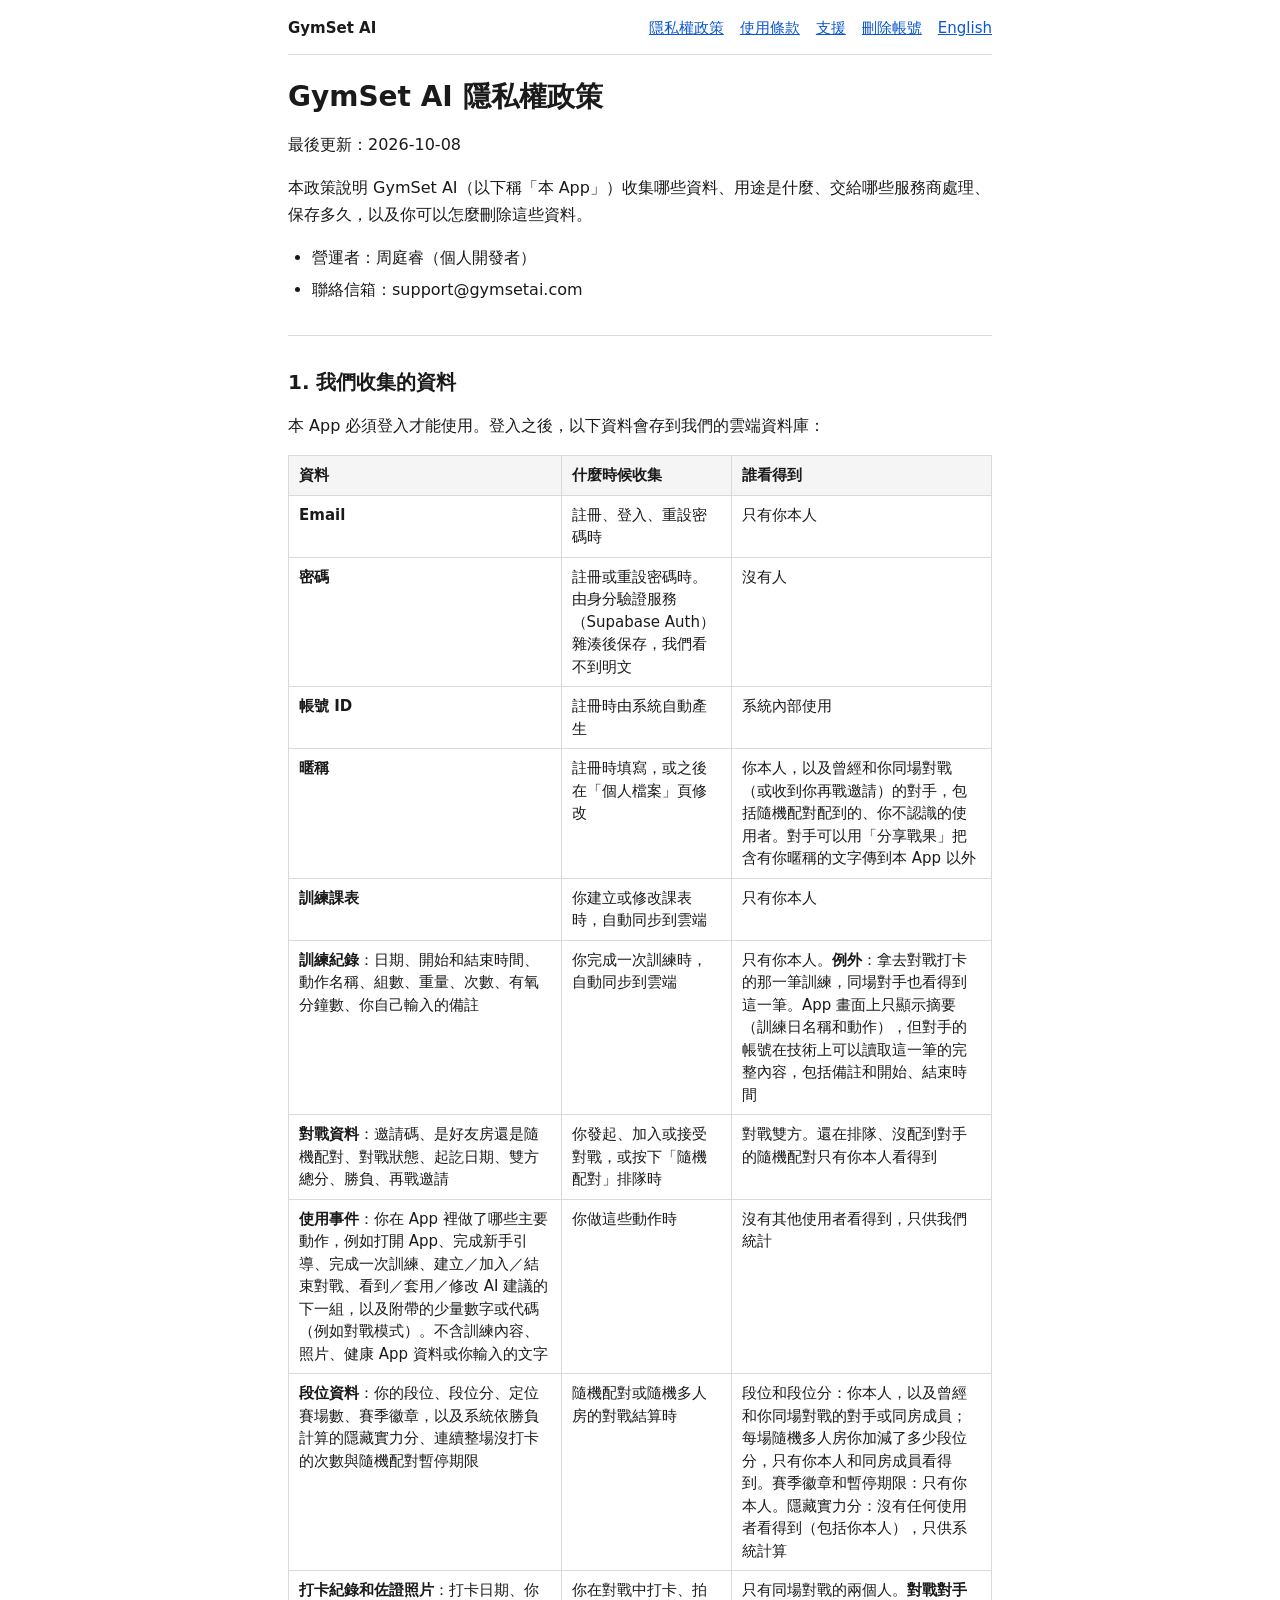
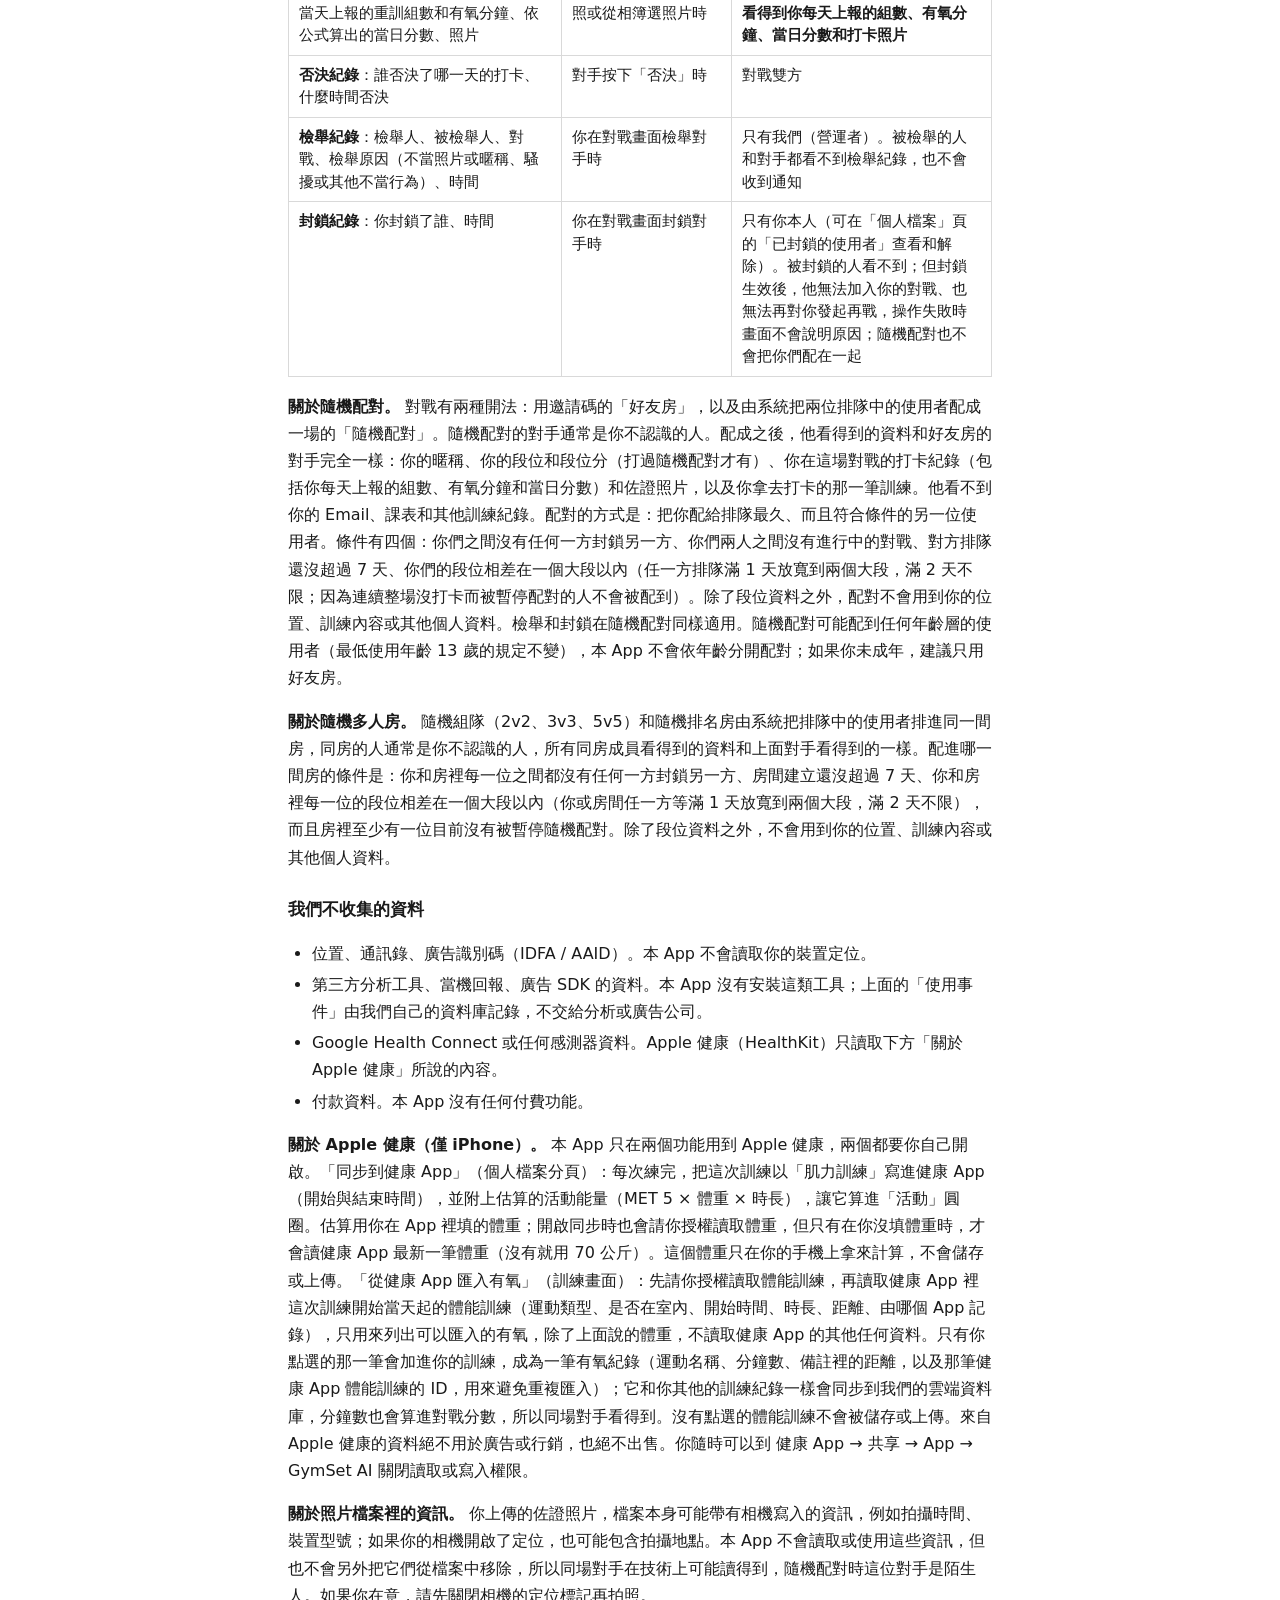
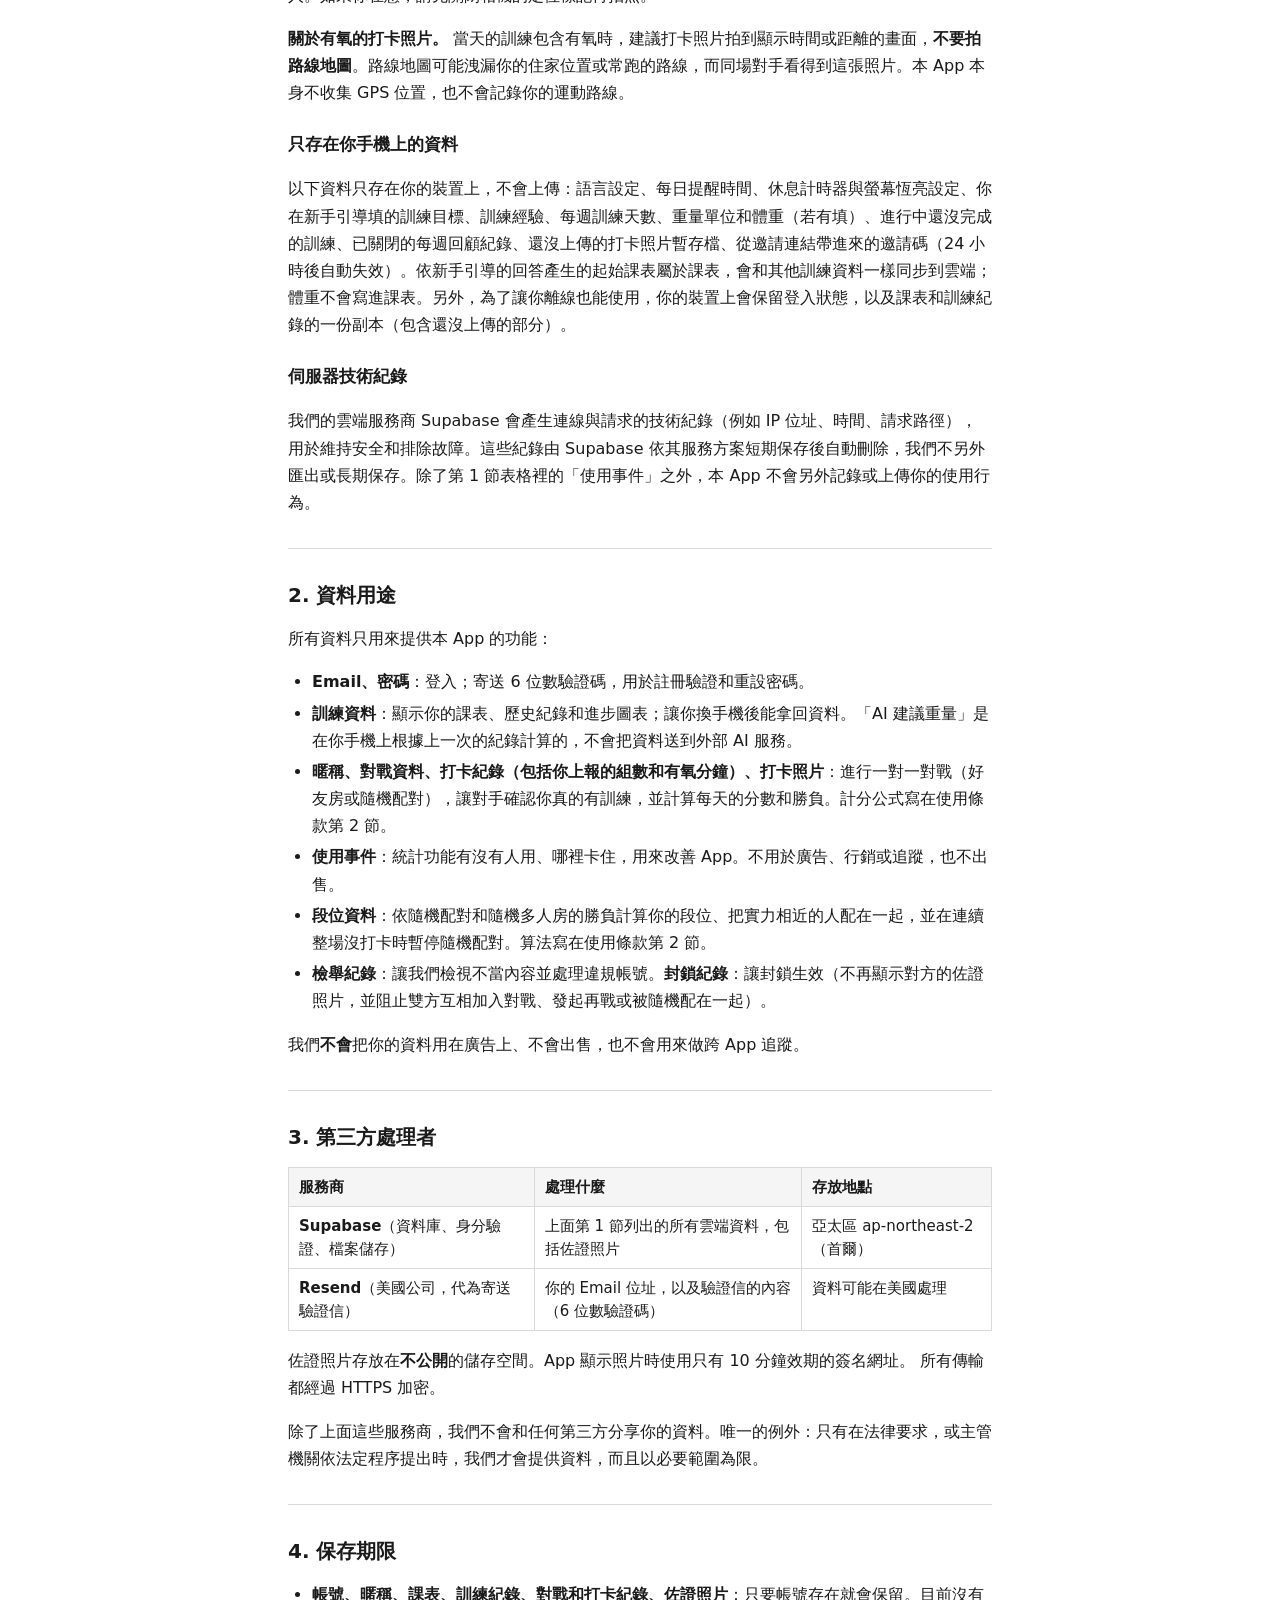
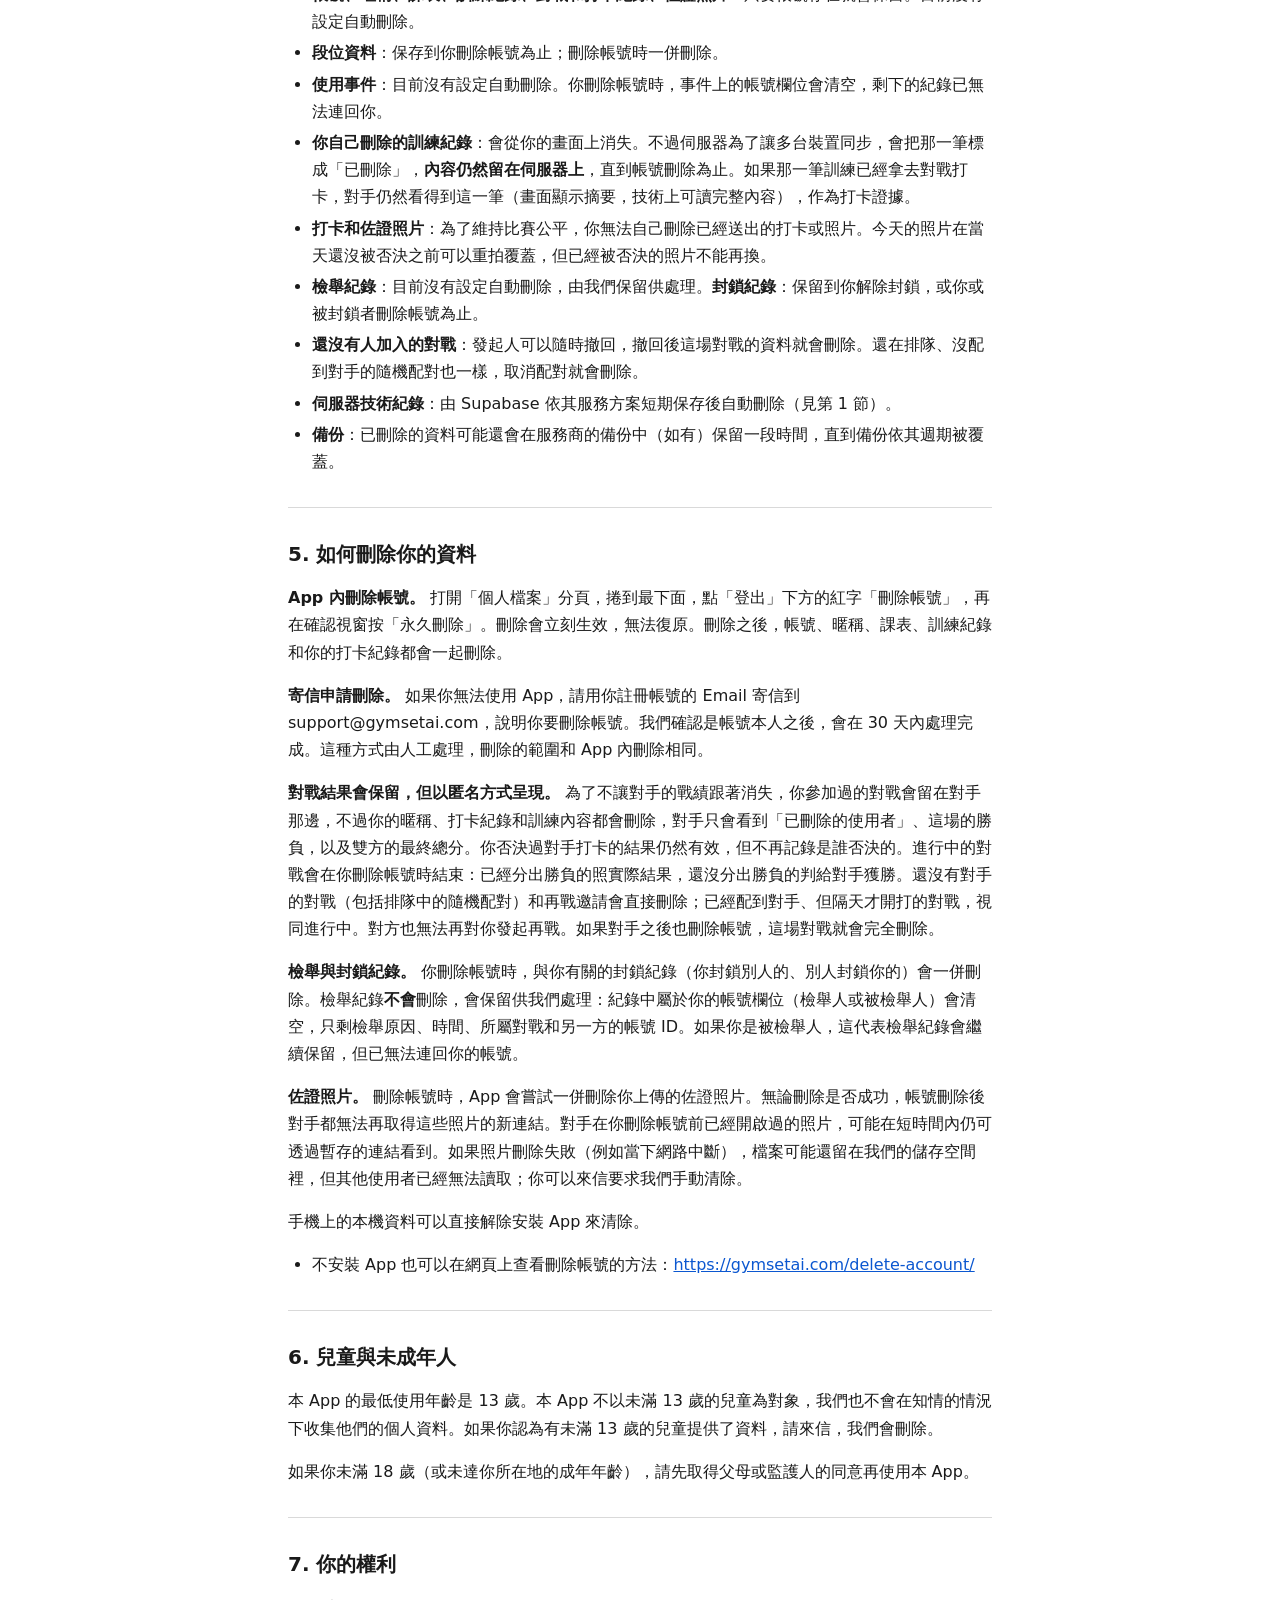
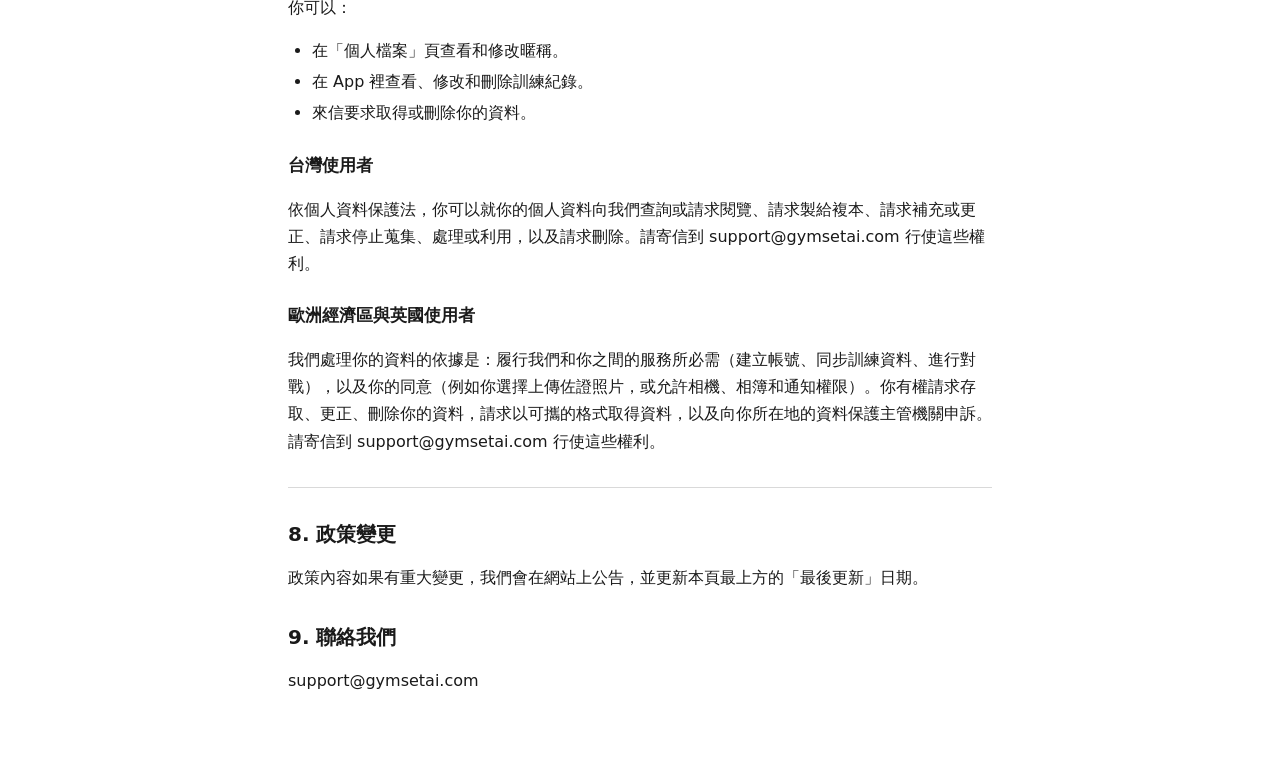
==== privacy/index.html @ d3aca45c "GymSet AI legal pages" ====
<!doctype html>
<html lang="zh-Hant">
<head>
<meta charset="utf-8">
<meta name="viewport" content="width=device-width, initial-scale=1">
<title>GymSet AI 隱私權政策</title>
<link rel="stylesheet" href="../style.css">
</head>
<body>
<nav><a class="brand" href="../index.html">GymSet AI</a> <a href="../privacy/index.html">隱私權政策</a> <a href="../terms/index.html">使用條款</a> <a href="../support/index.html">支援</a> <a href="../delete-account/index.html">刪除帳號</a> <a href="../en/privacy/index.html">English</a></nav>
<main>
<h1>GymSet AI 隱私權政策</h1>
<p>最後更新：2026-10-08</p>
<p>本政策說明 GymSet AI（以下稱「本 App」）收集哪些資料、用途是什麼、交給哪些服務商處理、保存多久，以及你可以怎麼刪除這些資料。</p>
<ul>
<li>營運者：周庭睿（個人開發者）</li>
<li>聯絡信箱：support@gymsetai.com</li>
</ul>
<hr>
<h2>1. 我們收集的資料</h2>
<p>本 App 必須登入才能使用。登入之後，以下資料會存到我們的雲端資料庫：</p>
<div class="table"><table>
<thead><tr><th>資料</th><th>什麼時候收集</th><th>誰看得到</th></tr></thead>
<tbody>
<tr><td><strong>Email</strong></td><td>註冊、登入、重設密碼時</td><td>只有你本人</td></tr>
<tr><td><strong>密碼</strong></td><td>註冊或重設密碼時。由身分驗證服務（Supabase Auth）雜湊後保存，我們看不到明文</td><td>沒有人</td></tr>
<tr><td><strong>帳號 ID</strong></td><td>註冊時由系統自動產生</td><td>系統內部使用</td></tr>
<tr><td><strong>暱稱</strong></td><td>註冊時填寫，或之後在「個人檔案」頁修改</td><td>你本人，以及曾經和你同場對戰（或收到你再戰邀請）的對手，包括隨機配對配到的、你不認識的使用者。對手可以用「分享戰果」把含有你暱稱的文字傳到本 App 以外</td></tr>
<tr><td><strong>訓練課表</strong></td><td>你建立或修改課表時，自動同步到雲端</td><td>只有你本人</td></tr>
<tr><td><strong>訓練紀錄</strong>：日期、開始和結束時間、動作名稱、組數、重量、次數、有氧分鐘數、你自己輸入的備註</td><td>你完成一次訓練時，自動同步到雲端</td><td>只有你本人。<strong>例外</strong>：拿去對戰打卡的那一筆訓練，同場對手也看得到這一筆。App 畫面上只顯示摘要（訓練日名稱和動作），但對手的帳號在技術上可以讀取這一筆的完整內容，包括備註和開始、結束時間</td></tr>
<tr><td><strong>對戰資料</strong>：邀請碼、是好友房還是隨機配對、對戰狀態、起訖日期、雙方總分、勝負、再戰邀請</td><td>你發起、加入或接受對戰，或按下「隨機配對」排隊時</td><td>對戰雙方。還在排隊、沒配到對手的隨機配對只有你本人看得到</td></tr>
<tr><td><strong>使用事件</strong>：你在 App 裡做了哪些主要動作，例如打開 App、完成新手引導、完成一次訓練、建立／加入／結束對戰、看到／套用／修改 AI 建議的下一組，以及附帶的少量數字或代碼（例如對戰模式）。不含訓練內容、照片、健康 App 資料或你輸入的文字</td><td>你做這些動作時</td><td>沒有其他使用者看得到，只供我們統計</td></tr>
<tr><td><strong>段位資料</strong>：你的段位、段位分、定位賽場數、賽季徽章，以及系統依勝負計算的隱藏實力分、連續整場沒打卡的次數與隨機配對暫停期限</td><td>隨機配對或隨機多人房的對戰結算時</td><td>段位和段位分：你本人，以及曾經和你同場對戰的對手或同房成員；每場隨機多人房你加減了多少段位分，只有你本人和同房成員看得到。賽季徽章和暫停期限：只有你本人。隱藏實力分：沒有任何使用者看得到（包括你本人），只供系統計算</td></tr>
<tr><td><strong>打卡紀錄和佐證照片</strong>：打卡日期、你當天上報的重訓組數和有氧分鐘、依公式算出的當日分數、照片</td><td>你在對戰中打卡、拍照或從相簿選照片時</td><td>只有同場對戰的兩個人。<strong>對戰對手看得到你每天上報的組數、有氧分鐘、當日分數和打卡照片</strong></td></tr>
<tr><td><strong>否決紀錄</strong>：誰否決了哪一天的打卡、什麼時間否決</td><td>對手按下「否決」時</td><td>對戰雙方</td></tr>
<tr><td><strong>檢舉紀錄</strong>：檢舉人、被檢舉人、對戰、檢舉原因（不當照片或暱稱、騷擾或其他不當行為）、時間</td><td>你在對戰畫面檢舉對手時</td><td>只有我們（營運者）。被檢舉的人和對手都看不到檢舉紀錄，也不會收到通知</td></tr>
<tr><td><strong>封鎖紀錄</strong>：你封鎖了誰、時間</td><td>你在對戰畫面封鎖對手時</td><td>只有你本人（可在「個人檔案」頁的「已封鎖的使用者」查看和解除）。被封鎖的人看不到；但封鎖生效後，他無法加入你的對戰、也無法再對你發起再戰，操作失敗時畫面不會說明原因；隨機配對也不會把你們配在一起</td></tr>
</tbody>
</table></div>
<p><strong>關於隨機配對。</strong> 對戰有兩種開法：用邀請碼的「好友房」，以及由系統把兩位排隊中的使用者配成一場的「隨機配對」。隨機配對的對手通常是你不認識的人。配成之後，他看得到的資料和好友房的對手完全一樣：你的暱稱、你的段位和段位分（打過隨機配對才有）、你在這場對戰的打卡紀錄（包括你每天上報的組數、有氧分鐘和當日分數）和佐證照片，以及你拿去打卡的那一筆訓練。他看不到你的 Email、課表和其他訓練紀錄。配對的方式是：把你配給排隊最久、而且符合條件的另一位使用者。條件有四個：你們之間沒有任何一方封鎖另一方、你們兩人之間沒有進行中的對戰、對方排隊還沒超過 7 天、你們的段位相差在一個大段以內（任一方排隊滿 1 天放寬到兩個大段，滿 2 天不限；因為連續整場沒打卡而被暫停配對的人不會被配到）。除了段位資料之外，配對不會用到你的位置、訓練內容或其他個人資料。檢舉和封鎖在隨機配對同樣適用。隨機配對可能配到任何年齡層的使用者（最低使用年齡 13 歲的規定不變），本 App 不會依年齡分開配對；如果你未成年，建議只用好友房。</p>
<p><strong>關於隨機多人房。</strong> 隨機組隊（2v2、3v3、5v5）和隨機排名房由系統把排隊中的使用者排進同一間房，同房的人通常是你不認識的人，所有同房成員看得到的資料和上面對手看得到的一樣。配進哪一間房的條件是：你和房裡每一位之間都沒有任何一方封鎖另一方、房間建立還沒超過 7 天、你和房裡每一位的段位相差在一個大段以內（你或房間任一方等滿 1 天放寬到兩個大段，滿 2 天不限），而且房裡至少有一位目前沒有被暫停隨機配對。除了段位資料之外，不會用到你的位置、訓練內容或其他個人資料。</p>
<h3>我們不收集的資料</h3>
<ul>
<li>位置、通訊錄、廣告識別碼（IDFA / AAID）。本 App 不會讀取你的裝置定位。</li>
<li>第三方分析工具、當機回報、廣告 SDK 的資料。本 App 沒有安裝這類工具；上面的「使用事件」由我們自己的資料庫記錄，不交給分析或廣告公司。</li>
<li>Google Health Connect 或任何感測器資料。Apple 健康（HealthKit）只讀取下方「關於 Apple 健康」所說的內容。</li>
<li>付款資料。本 App 沒有任何付費功能。</li>
</ul>
<p><strong>關於 Apple 健康（僅 iPhone）。</strong> 本 App 只在兩個功能用到 Apple 健康，兩個都要你自己開啟。「同步到健康 App」（個人檔案分頁）：每次練完，把這次訓練以「肌力訓練」寫進健康 App（開始與結束時間），並附上估算的活動能量（MET 5 × 體重 × 時長），讓它算進「活動」圓圈。估算用你在 App 裡填的體重；開啟同步時也會請你授權讀取體重，但只有在你沒填體重時，才會讀健康 App 最新一筆體重（沒有就用 70 公斤）。這個體重只在你的手機上拿來計算，不會儲存或上傳。「從健康 App 匯入有氧」（訓練畫面）：先請你授權讀取體能訓練，再讀取健康 App 裡這次訓練開始當天起的體能訓練（運動類型、是否在室內、開始時間、時長、距離、由哪個 App 記錄），只用來列出可以匯入的有氧，除了上面說的體重，不讀取健康 App 的其他任何資料。只有你點選的那一筆會加進你的訓練，成為一筆有氧紀錄（運動名稱、分鐘數、備註裡的距離，以及那筆健康 App 體能訓練的 ID，用來避免重複匯入）；它和你其他的訓練紀錄一樣會同步到我們的雲端資料庫，分鐘數也會算進對戰分數，所以同場對手看得到。沒有點選的體能訓練不會被儲存或上傳。來自 Apple 健康的資料絕不用於廣告或行銷，也絕不出售。你隨時可以到 健康 App → 共享 → App → GymSet AI 關閉讀取或寫入權限。</p>
<p><strong>關於照片檔案裡的資訊。</strong> 你上傳的佐證照片，檔案本身可能帶有相機寫入的資訊，例如拍攝時間、裝置型號；如果你的相機開啟了定位，也可能包含拍攝地點。本 App 不會讀取或使用這些資訊，但也不會另外把它們從檔案中移除，所以同場對手在技術上可能讀得到，隨機配對時這位對手是陌生人。如果你在意，請先關閉相機的定位標記再拍照。</p>
<p><strong>關於有氧的打卡照片。</strong> 當天的訓練包含有氧時，建議打卡照片拍到顯示時間或距離的畫面，<strong>不要拍路線地圖</strong>。路線地圖可能洩漏你的住家位置或常跑的路線，而同場對手看得到這張照片。本 App 本身不收集 GPS 位置，也不會記錄你的運動路線。</p>
<h3>只存在你手機上的資料</h3>
<p>以下資料只存在你的裝置上，不會上傳：語言設定、每日提醒時間、休息計時器與螢幕恆亮設定、你在新手引導填的訓練目標、訓練經驗、每週訓練天數、重量單位和體重（若有填）、進行中還沒完成的訓練、已關閉的每週回顧紀錄、還沒上傳的打卡照片暫存檔、從邀請連結帶進來的邀請碼（24 小時後自動失效）。依新手引導的回答產生的起始課表屬於課表，會和其他訓練資料一樣同步到雲端；體重不會寫進課表。另外，為了讓你離線也能使用，你的裝置上會保留登入狀態，以及課表和訓練紀錄的一份副本（包含還沒上傳的部分）。</p>
<h3>伺服器技術紀錄</h3>
<p>我們的雲端服務商 Supabase 會產生連線與請求的技術紀錄（例如 IP 位址、時間、請求路徑），用於維持安全和排除故障。這些紀錄由 Supabase 依其服務方案短期保存後自動刪除，我們不另外匯出或長期保存。除了第 1 節表格裡的「使用事件」之外，本 App 不會另外記錄或上傳你的使用行為。</p>
<hr>
<h2>2. 資料用途</h2>
<p>所有資料只用來提供本 App 的功能：</p>
<ul>
<li><strong>Email、密碼</strong>：登入；寄送 6 位數驗證碼，用於註冊驗證和重設密碼。</li>
<li><strong>訓練資料</strong>：顯示你的課表、歷史紀錄和進步圖表；讓你換手機後能拿回資料。「AI 建議重量」是在你手機上根據上一次的紀錄計算的，不會把資料送到外部 AI 服務。</li>
<li><strong>暱稱、對戰資料、打卡紀錄（包括你上報的組數和有氧分鐘）、打卡照片</strong>：進行一對一對戰（好友房或隨機配對），讓對手確認你真的有訓練，並計算每天的分數和勝負。計分公式寫在使用條款第 2 節。</li>
<li><strong>使用事件</strong>：統計功能有沒有人用、哪裡卡住，用來改善 App。不用於廣告、行銷或追蹤，也不出售。</li>
<li><strong>段位資料</strong>：依隨機配對和隨機多人房的勝負計算你的段位、把實力相近的人配在一起，並在連續整場沒打卡時暫停隨機配對。算法寫在使用條款第 2 節。</li>
<li><strong>檢舉紀錄</strong>：讓我們檢視不當內容並處理違規帳號。<strong>封鎖紀錄</strong>：讓封鎖生效（不再顯示對方的佐證照片，並阻止雙方互相加入對戰、發起再戰或被隨機配在一起）。</li>
</ul>
<p>我們<strong>不會</strong>把你的資料用在廣告上、不會出售，也不會用來做跨 App 追蹤。</p>
<hr>
<h2>3. 第三方處理者</h2>
<div class="table"><table>
<thead><tr><th>服務商</th><th>處理什麼</th><th>存放地點</th></tr></thead>
<tbody>
<tr><td><strong>Supabase</strong>（資料庫、身分驗證、檔案儲存）</td><td>上面第 1 節列出的所有雲端資料，包括佐證照片</td><td>亞太區 ap-northeast-2（首爾）</td></tr>
<tr><td><strong>Resend</strong>（美國公司，代為寄送驗證信）</td><td>你的 Email 位址，以及驗證信的內容（6 位數驗證碼）</td><td>資料可能在美國處理</td></tr>
</tbody>
</table></div>
<p>佐證照片存放在<strong>不公開</strong>的儲存空間。App 顯示照片時使用只有 10 分鐘效期的簽名網址。
所有傳輸都經過 HTTPS 加密。</p>
<p>除了上面這些服務商，我們不會和任何第三方分享你的資料。唯一的例外：只有在法律要求，或主管機關依法定程序提出時，我們才會提供資料，而且以必要範圍為限。</p>
<hr>
<h2>4. 保存期限</h2>
<ul>
<li><strong>帳號、暱稱、課表、訓練紀錄、對戰和打卡紀錄、佐證照片</strong>：只要帳號存在就會保留。目前沒有設定自動刪除。</li>
<li><strong>段位資料</strong>：保存到你刪除帳號為止；刪除帳號時一併刪除。</li>
<li><strong>使用事件</strong>：目前沒有設定自動刪除。你刪除帳號時，事件上的帳號欄位會清空，剩下的紀錄已無法連回你。</li>
<li><strong>你自己刪除的訓練紀錄</strong>：會從你的畫面上消失。不過伺服器為了讓多台裝置同步，會把那一筆標成「已刪除」，<strong>內容仍然留在伺服器上</strong>，直到帳號刪除為止。如果那一筆訓練已經拿去對戰打卡，對手仍然看得到這一筆（畫面顯示摘要，技術上可讀完整內容），作為打卡證據。</li>
<li><strong>打卡和佐證照片</strong>：為了維持比賽公平，你無法自己刪除已經送出的打卡或照片。今天的照片在當天還沒被否決之前可以重拍覆蓋，但已經被否決的照片不能再換。</li>
<li><strong>檢舉紀錄</strong>：目前沒有設定自動刪除，由我們保留供處理。<strong>封鎖紀錄</strong>：保留到你解除封鎖，或你或被封鎖者刪除帳號為止。</li>
<li><strong>還沒有人加入的對戰</strong>：發起人可以隨時撤回，撤回後這場對戰的資料就會刪除。還在排隊、沒配到對手的隨機配對也一樣，取消配對就會刪除。</li>
<li><strong>伺服器技術紀錄</strong>：由 Supabase 依其服務方案短期保存後自動刪除（見第 1 節）。</li>
<li><strong>備份</strong>：已刪除的資料可能還會在服務商的備份中（如有）保留一段時間，直到備份依其週期被覆蓋。</li>
</ul>
<hr>
<h2>5. 如何刪除你的資料</h2>
<p><strong>App 內刪除帳號。</strong> 打開「個人檔案」分頁，捲到最下面，點「登出」下方的紅字「刪除帳號」，再在確認視窗按「永久刪除」。刪除會立刻生效，無法復原。刪除之後，帳號、暱稱、課表、訓練紀錄和你的打卡紀錄都會一起刪除。</p>
<p><strong>寄信申請刪除。</strong> 如果你無法使用 App，請用你註冊帳號的 Email 寄信到 support@gymsetai.com，說明你要刪除帳號。我們確認是帳號本人之後，會在 30 天內處理完成。這種方式由人工處理，刪除的範圍和 App 內刪除相同。</p>
<p><strong>對戰結果會保留，但以匿名方式呈現。</strong> 為了不讓對手的戰績跟著消失，你參加過的對戰會留在對手那邊，不過你的暱稱、打卡紀錄和訓練內容都會刪除，對手只會看到「已刪除的使用者」、這場的勝負，以及雙方的最終總分。你否決過對手打卡的結果仍然有效，但不再記錄是誰否決的。進行中的對戰會在你刪除帳號時結束：已經分出勝負的照實際結果，還沒分出勝負的判給對手獲勝。還沒有對手的對戰（包括排隊中的隨機配對）和再戰邀請會直接刪除；已經配到對手、但隔天才開打的對戰，視同進行中。對方也無法再對你發起再戰。如果對手之後也刪除帳號，這場對戰就會完全刪除。</p>
<p><strong>檢舉與封鎖紀錄。</strong> 你刪除帳號時，與你有關的封鎖紀錄（你封鎖別人的、別人封鎖你的）會一併刪除。檢舉紀錄<strong>不會</strong>刪除，會保留供我們處理：紀錄中屬於你的帳號欄位（檢舉人或被檢舉人）會清空，只剩檢舉原因、時間、所屬對戰和另一方的帳號 ID。如果你是被檢舉人，這代表檢舉紀錄會繼續保留，但已無法連回你的帳號。</p>
<p><strong>佐證照片。</strong> 刪除帳號時，App 會嘗試一併刪除你上傳的佐證照片。無論刪除是否成功，帳號刪除後對手都無法再取得這些照片的新連結。對手在你刪除帳號前已經開啟過的照片，可能在短時間內仍可透過暫存的連結看到。如果照片刪除失敗（例如當下網路中斷），檔案可能還留在我們的儲存空間裡，但其他使用者已經無法讀取；你可以來信要求我們手動清除。</p>
<p>手機上的本機資料可以直接解除安裝 App 來清除。</p>
<ul>
<li>不安裝 App 也可以在網頁上查看刪除帳號的方法：<a href="https://gymsetai.com/delete-account/">https://gymsetai.com/delete-account/</a></li>
</ul>
<hr>
<h2>6. 兒童與未成年人</h2>
<p>本 App 的最低使用年齡是 13 歲。本 App 不以未滿 13 歲的兒童為對象，我們也不會在知情的情況下收集他們的個人資料。如果你認為有未滿 13 歲的兒童提供了資料，請來信，我們會刪除。</p>
<p>如果你未滿 18 歲（或未達你所在地的成年年齡），請先取得父母或監護人的同意再使用本 App。</p>
<hr>
<h2>7. 你的權利</h2>
<p>你可以：</p>
<ul>
<li>在「個人檔案」頁查看和修改暱稱。</li>
<li>在 App 裡查看、修改和刪除訓練紀錄。</li>
<li>來信要求取得或刪除你的資料。</li>
</ul>
<h3>台灣使用者</h3>
<p>依個人資料保護法，你可以就你的個人資料向我們查詢或請求閱覽、請求製給複本、請求補充或更正、請求停止蒐集、處理或利用，以及請求刪除。請寄信到 support@gymsetai.com 行使這些權利。</p>
<h3>歐洲經濟區與英國使用者</h3>
<p>我們處理你的資料的依據是：履行我們和你之間的服務所必需（建立帳號、同步訓練資料、進行對戰），以及你的同意（例如你選擇上傳佐證照片，或允許相機、相簿和通知權限）。你有權請求存取、更正、刪除你的資料，請求以可攜的格式取得資料，以及向你所在地的資料保護主管機關申訴。請寄信到 support@gymsetai.com 行使這些權利。</p>
<hr>
<h2>8. 政策變更</h2>
<p>政策內容如果有重大變更，我們會在網站上公告，並更新本頁最上方的「最後更新」日期。</p>
<h2>9. 聯絡我們</h2>
<p>support@gymsetai.com</p>
</main>
</body>
</html>
---- style.css ----
:root{color-scheme:light dark;--fg:#1a1a1a;--bg:#fff;--muted:#5c5c5c;--line:#d9d9d9;--link:#0b57d0;--note:#fff4d6;--soft:#f5f5f5}
@media (prefers-color-scheme:dark){:root{--fg:#e8e8e8;--bg:#121212;--muted:#a3a3a3;--line:#3a3a3a;--link:#8ab4f8;--note:#3d3200;--soft:#1e1e1e}}
*{box-sizing:border-box}
html{-webkit-text-size-adjust:100%}
body{margin:0 auto;max-width:46rem;padding:1rem 1rem 3rem;font:1rem/1.7 system-ui,-apple-system,"Segoe UI","PingFang TC","Microsoft JhengHei","Noto Sans TC",sans-serif;color:var(--fg);background:var(--bg);overflow-wrap:break-word}
a{color:var(--link)}
nav{display:flex;flex-wrap:wrap;gap:.25rem 1rem;align-items:baseline;padding-bottom:.75rem;border-bottom:1px solid var(--line);font-size:.9375rem}
nav .brand{font-weight:700;color:var(--fg);text-decoration:none;margin-right:auto}
h1{font-size:1.75rem;line-height:1.3;margin:1.5rem 0 1rem}
h2{font-size:1.25rem;line-height:1.4;margin:2rem 0 .5rem}
h3{font-size:1.0625rem;margin:1.5rem 0 .5rem}
ul,ol{padding-left:1.5rem}
li{margin:.25rem 0}
hr{border:0;border-top:1px solid var(--line);margin:2rem 0}
code{font-family:ui-monospace,Consolas,monospace;font-size:.9em;background:var(--soft);padding:.1em .3em;border-radius:.25rem}
blockquote{margin:1rem 0;padding:.5rem 1rem;background:var(--note);border-left:.25rem solid #e0a800;border-radius:.25rem}
blockquote p{margin:0}
.table{overflow-x:auto;margin:1rem 0}
table{border-collapse:collapse;width:100%;min-width:34rem;font-size:.9375rem;line-height:1.5}
th,td{border:1px solid var(--line);padding:.5rem .625rem;text-align:left;vertical-align:top}
th{background:var(--soft)}
section[lang]{margin-top:3rem;padding-top:1rem;border-top:1px solid var(--line)}
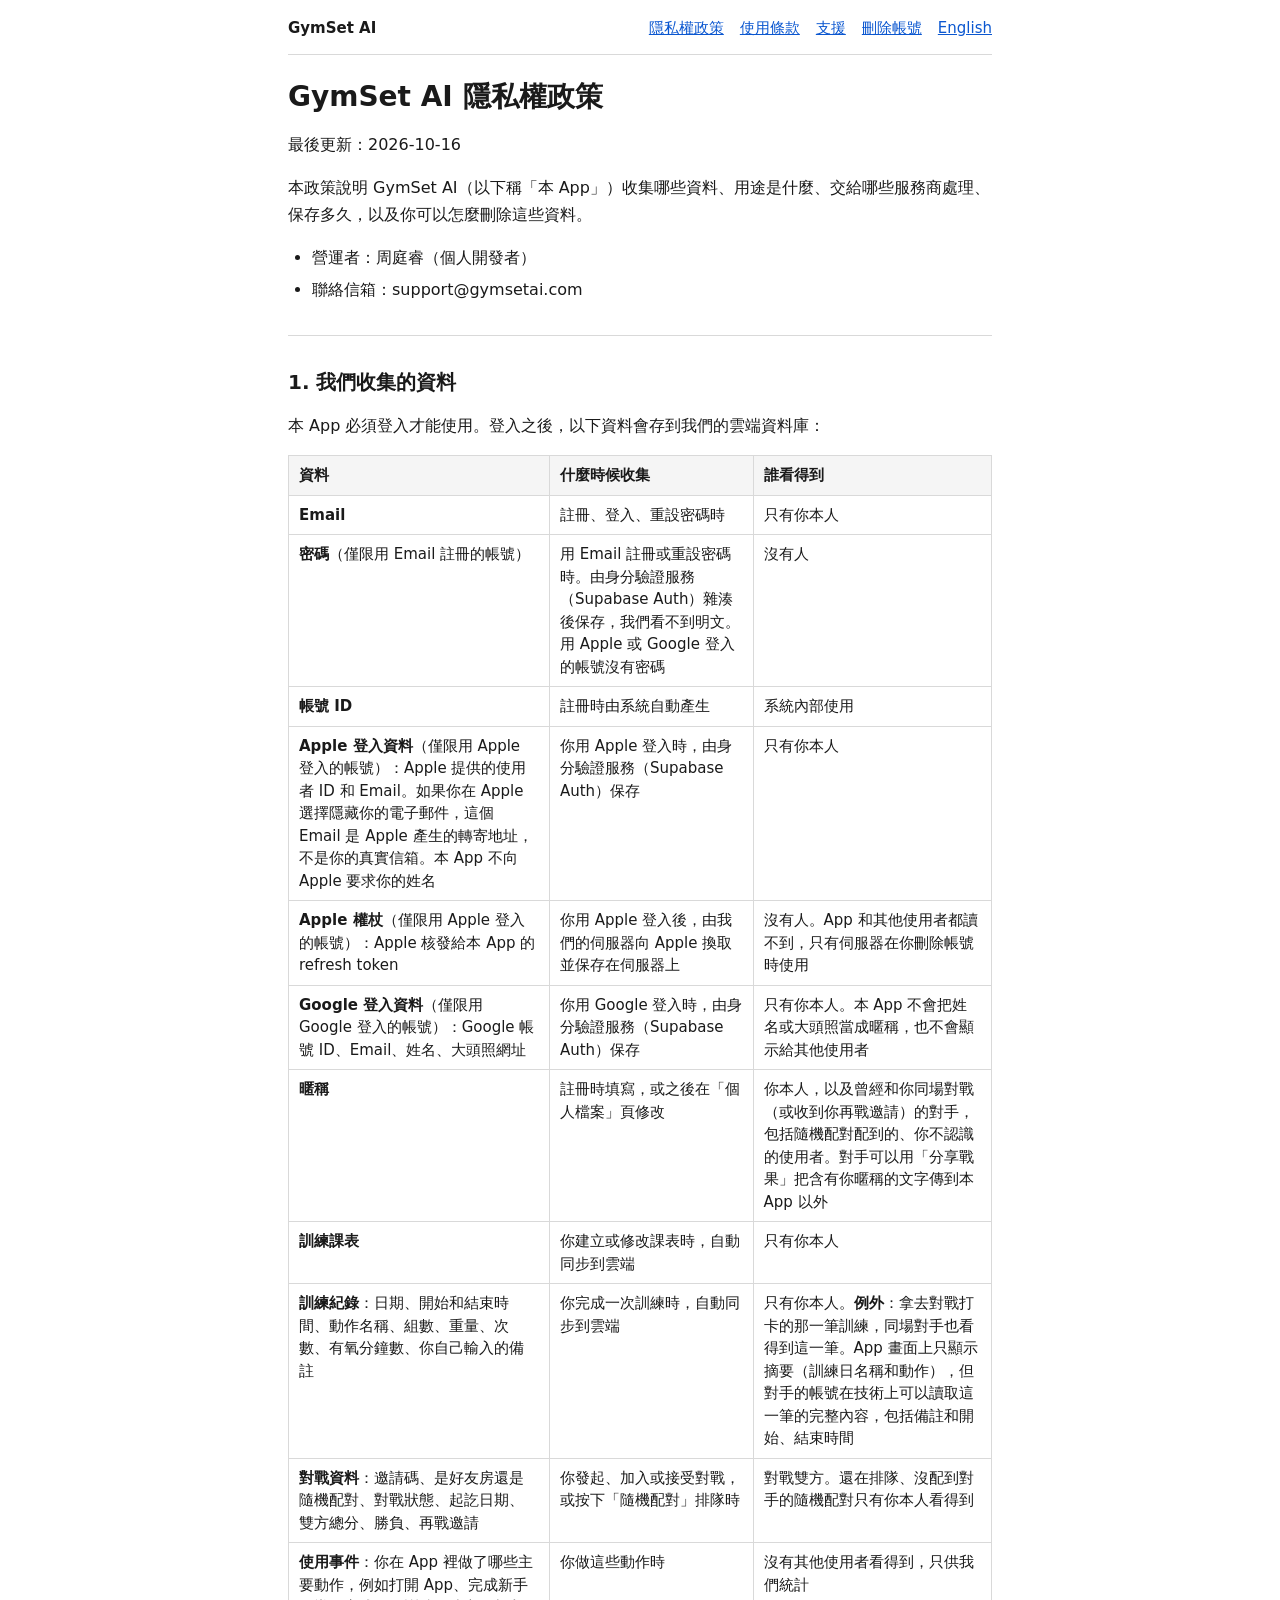
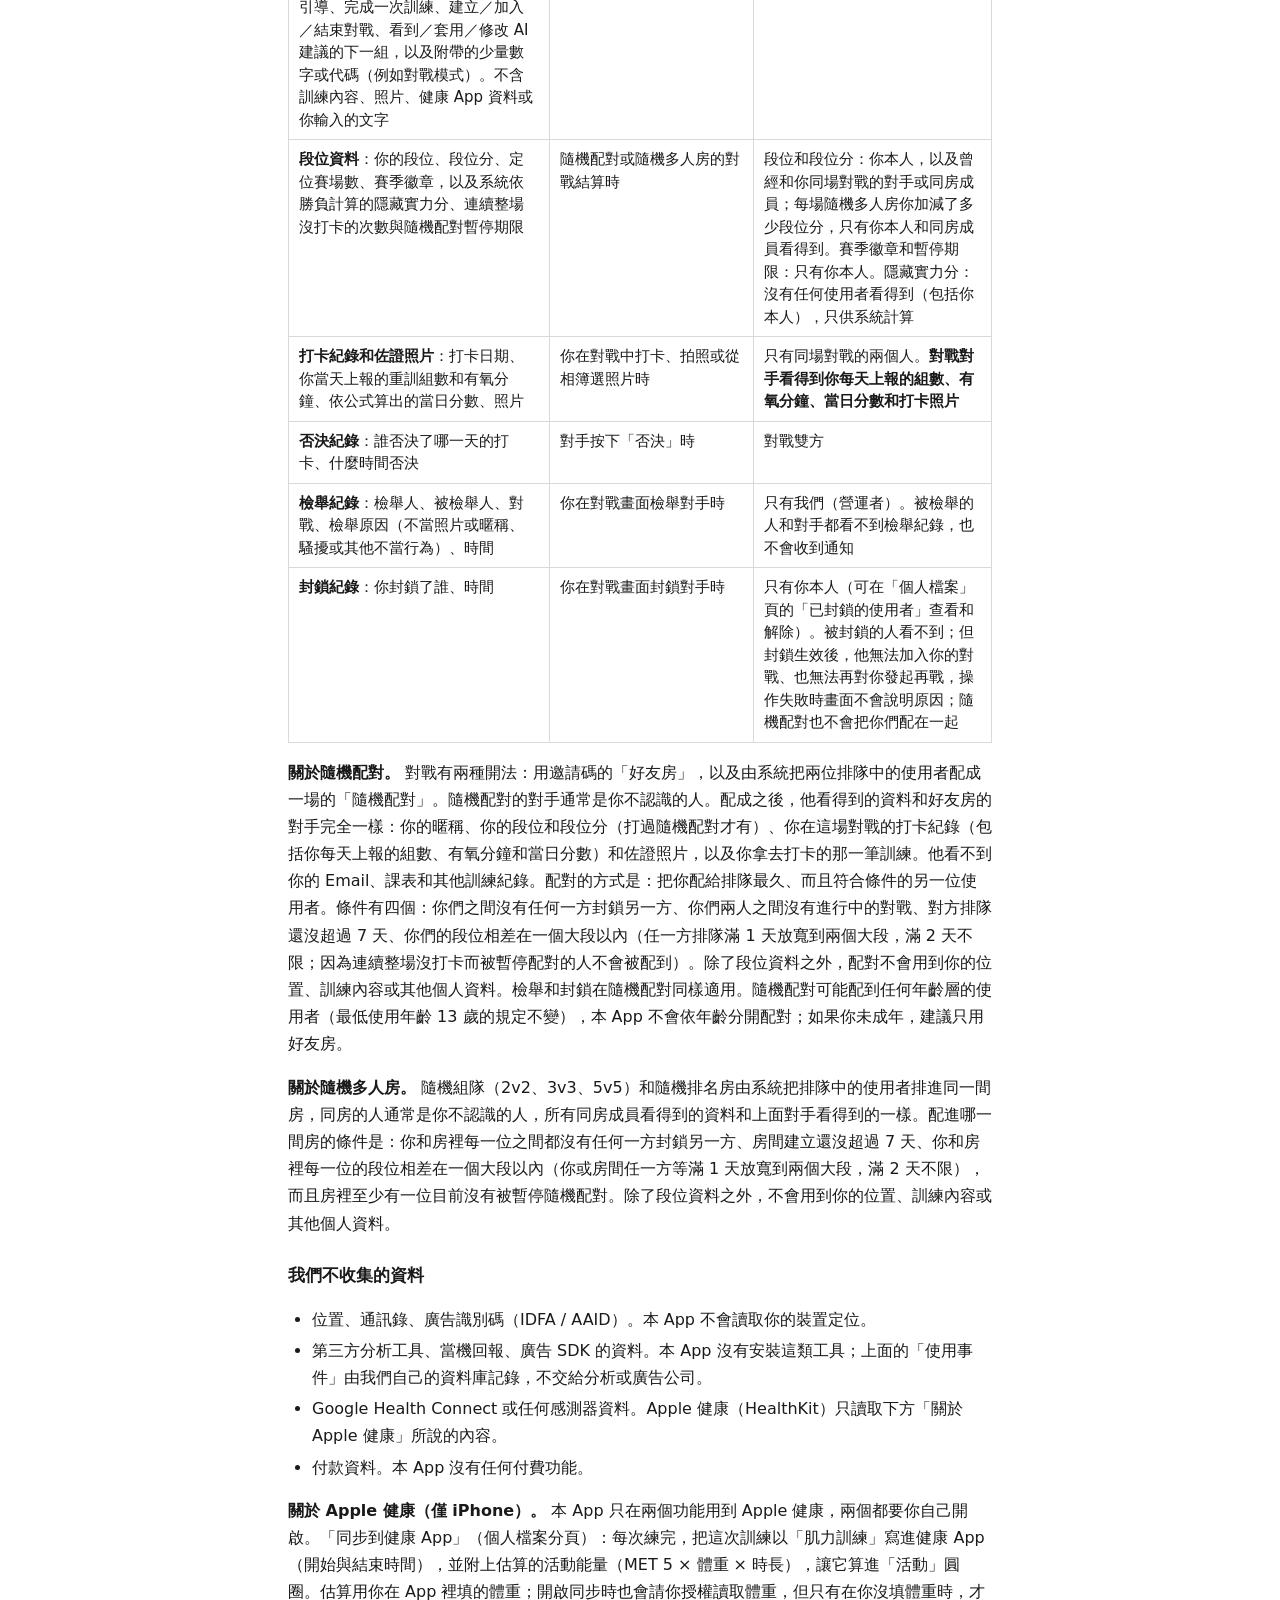
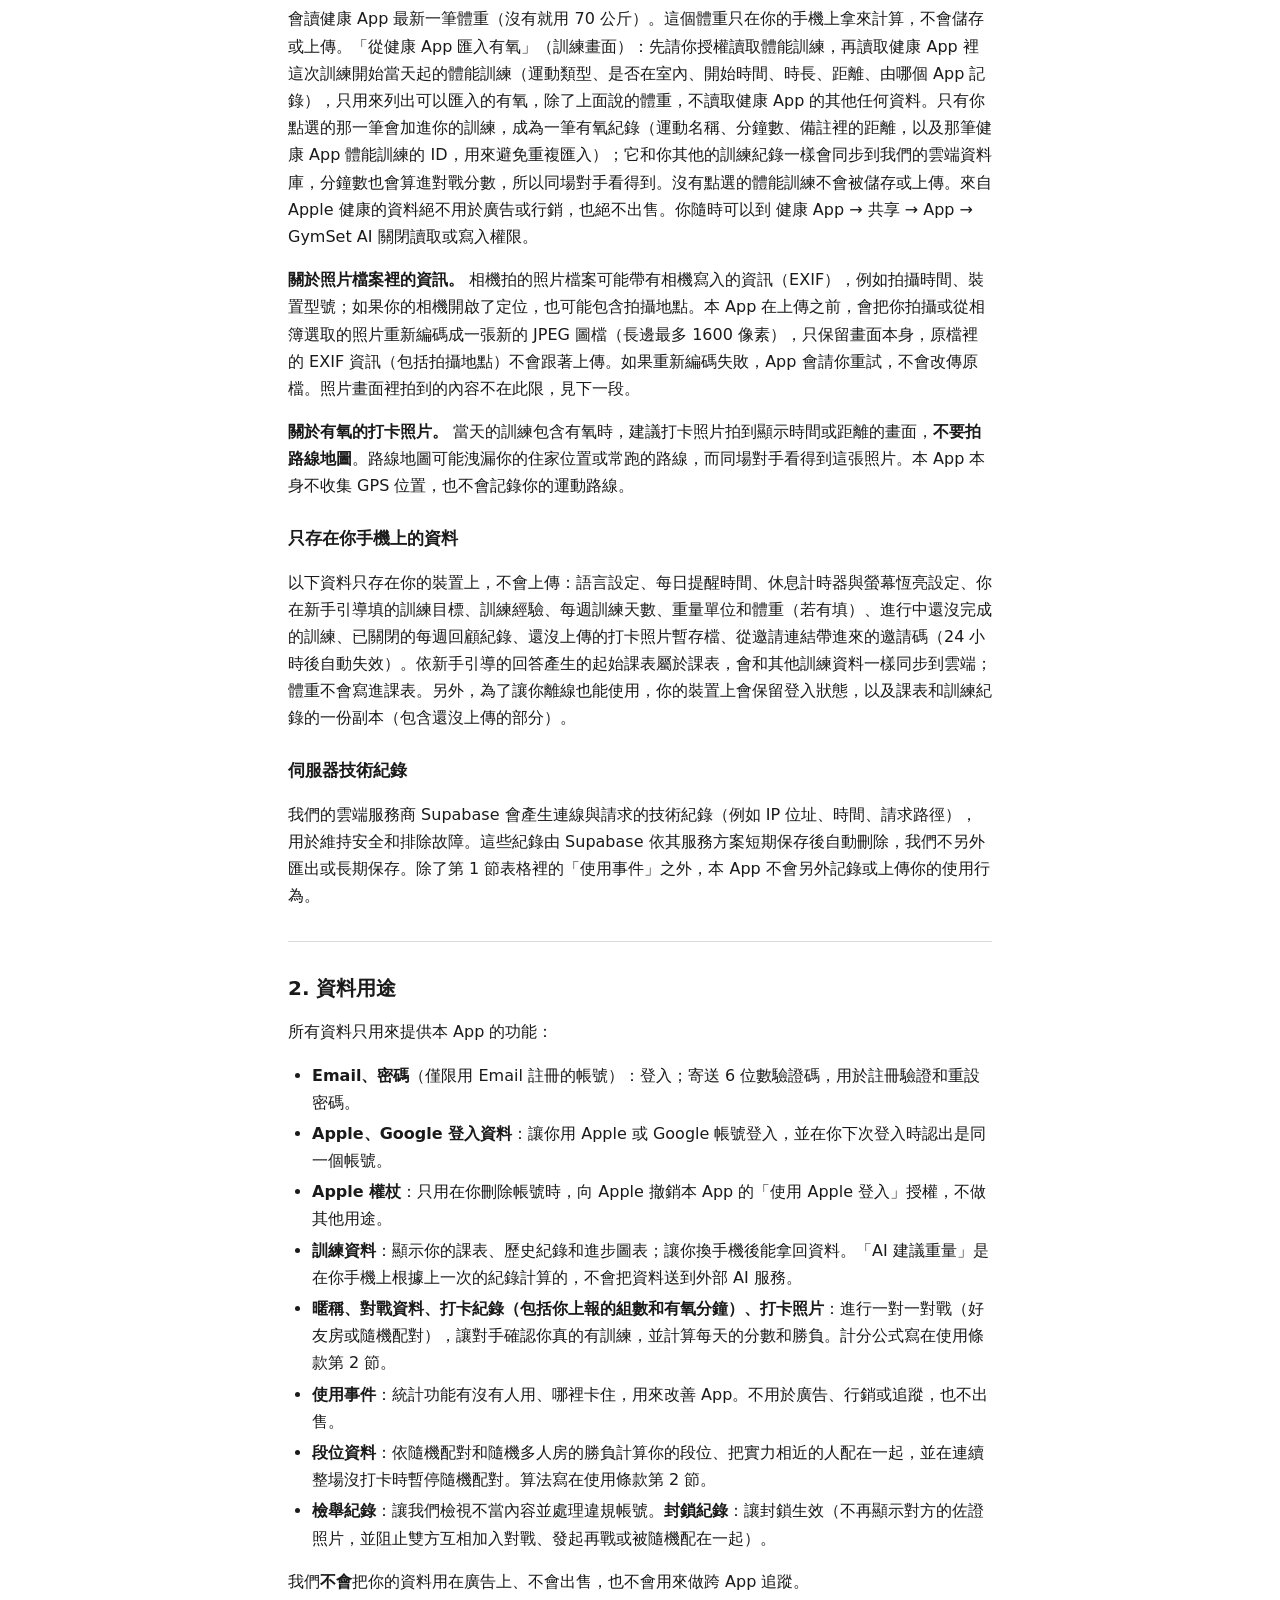
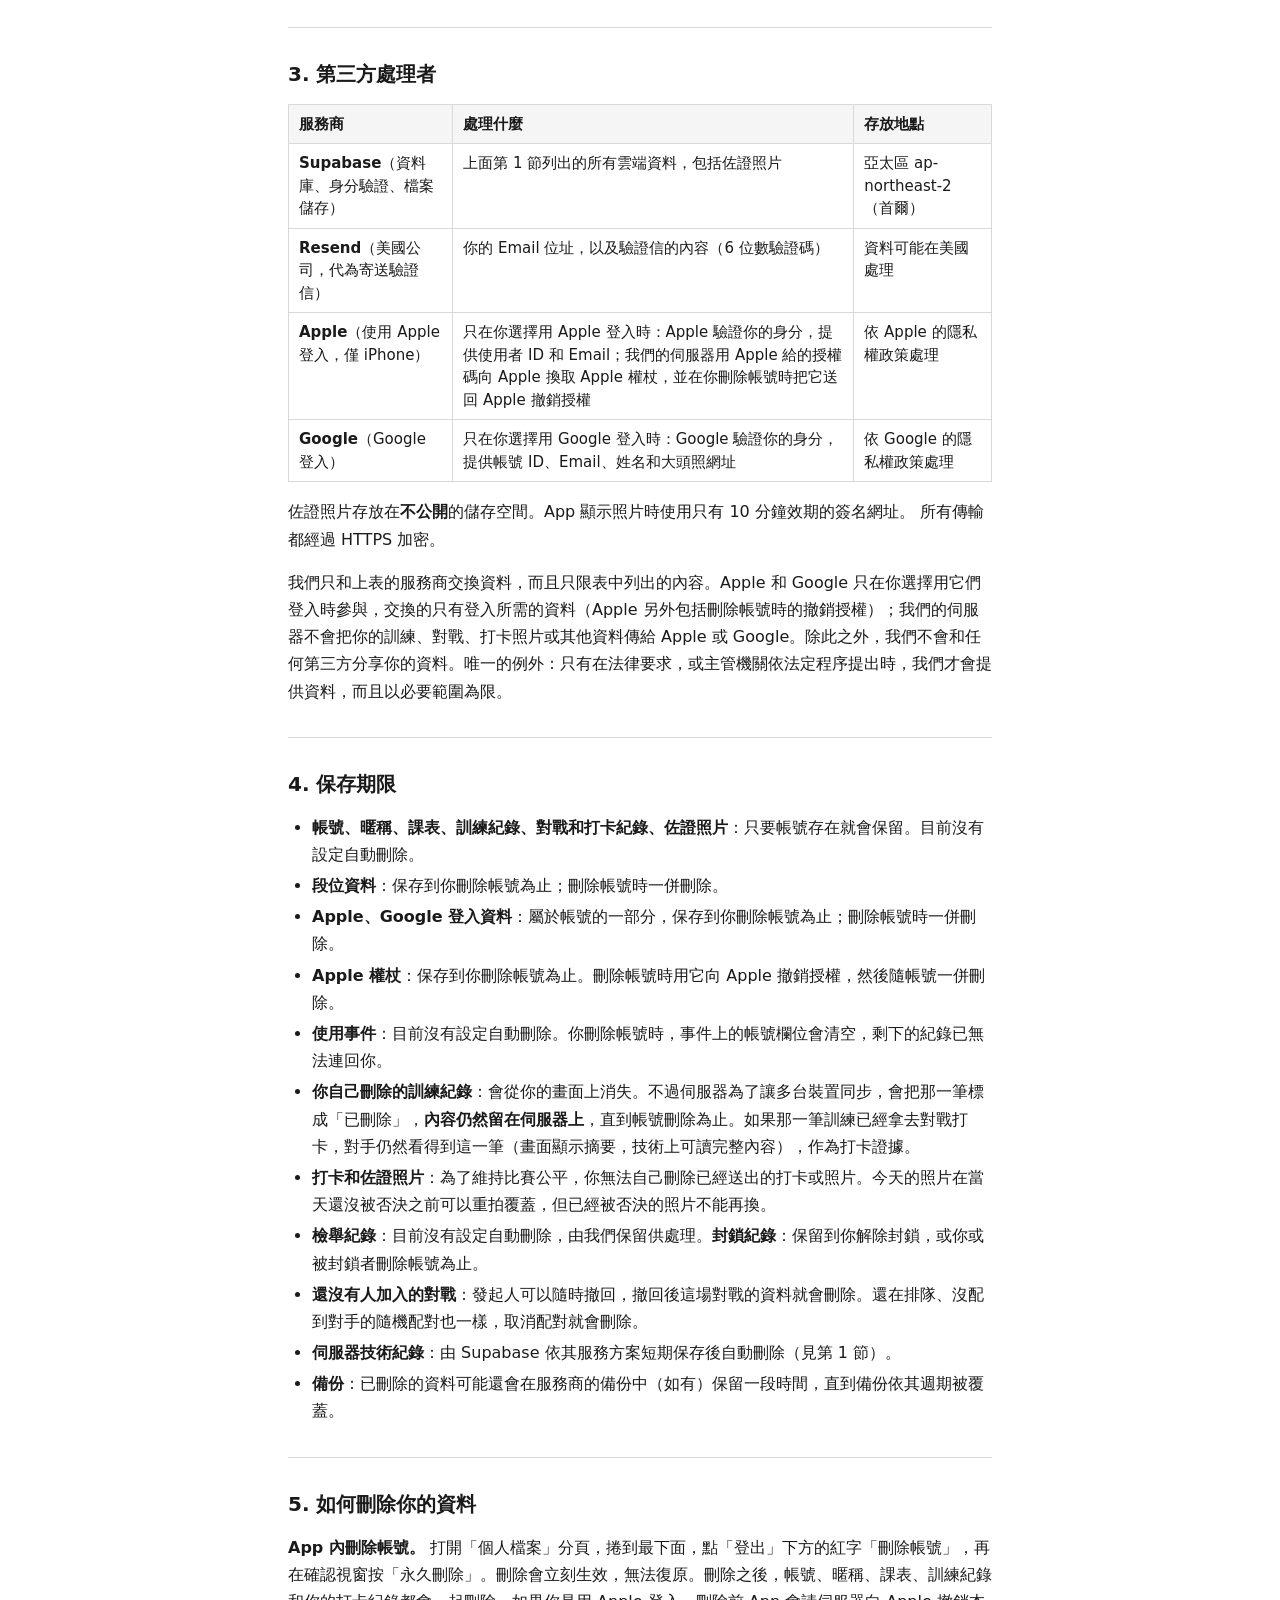
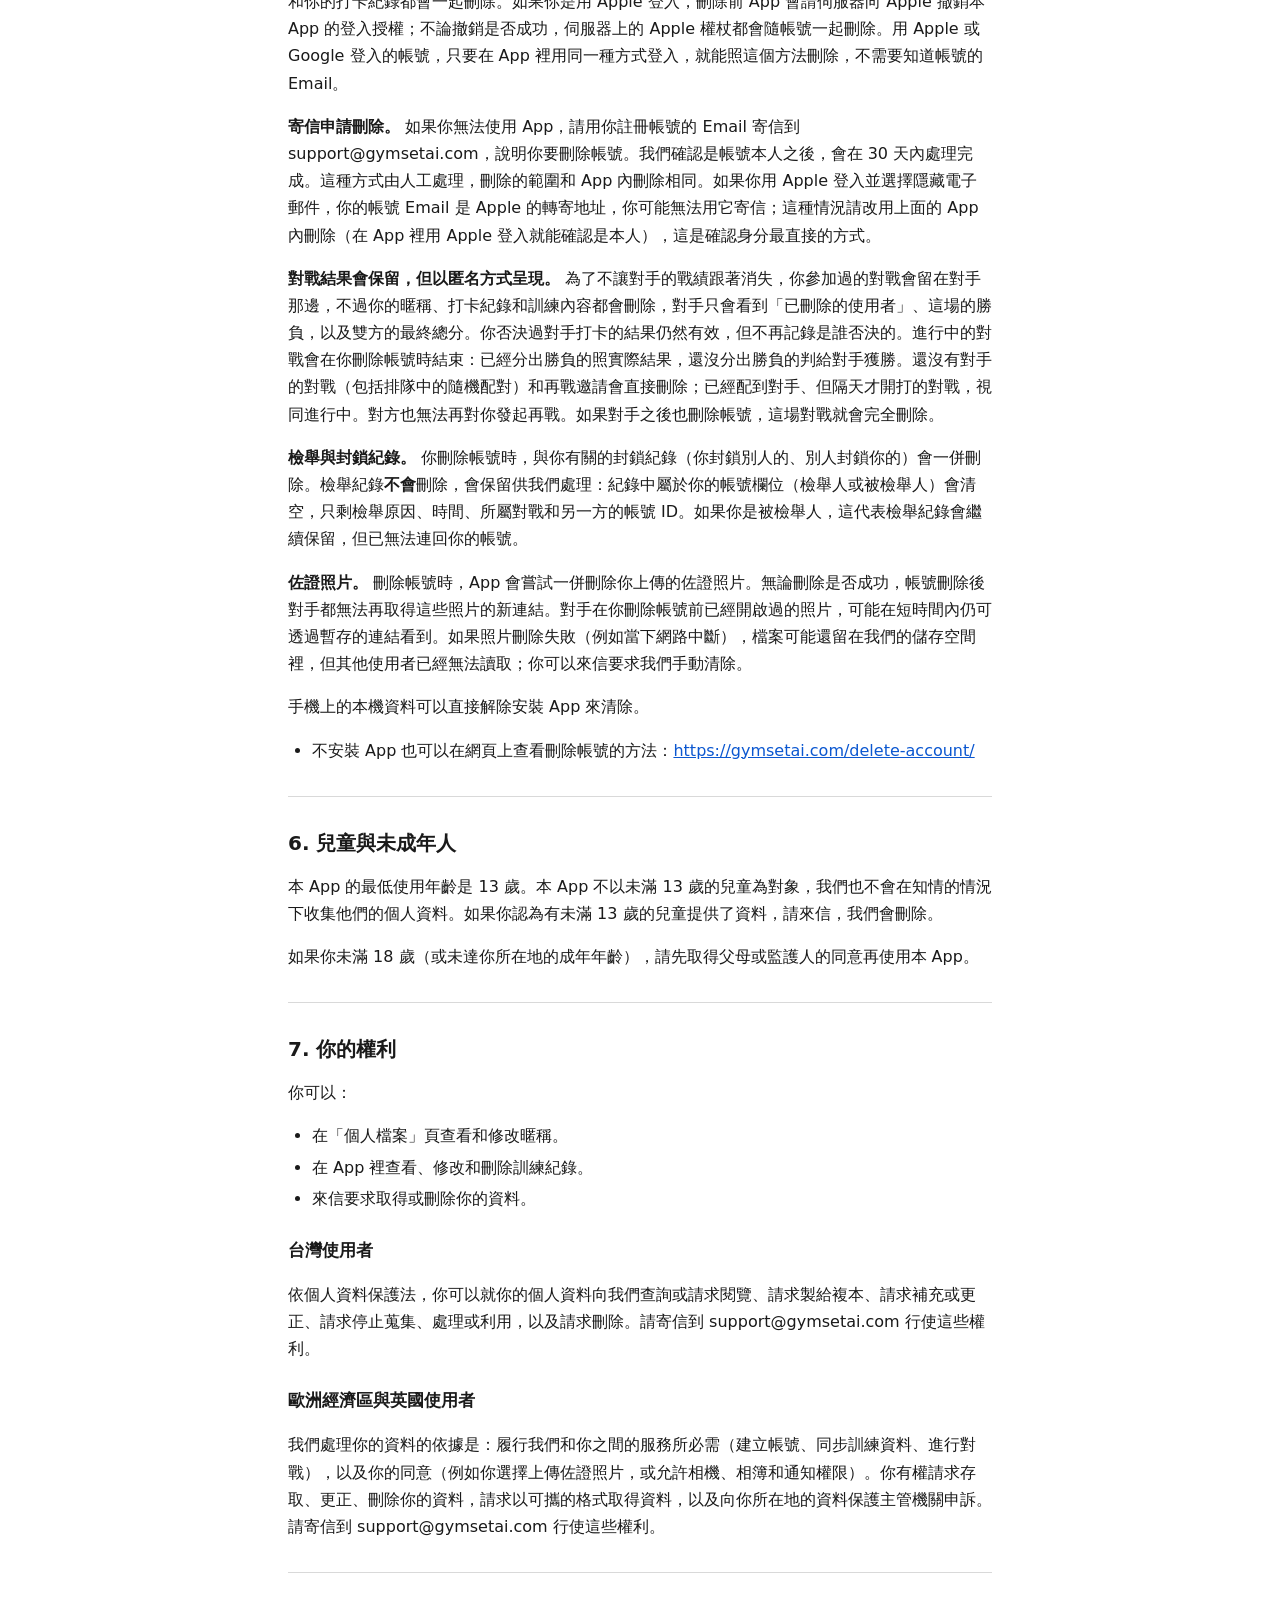
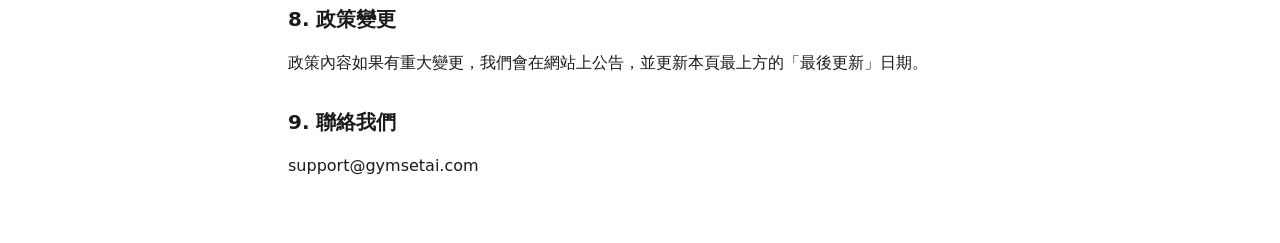
==== commit 90967b6c: "Update legal pages (2026-10-16)" ====
--- a/privacy/index.html
+++ b/privacy/index.html
@@ -10,7 +10,7 @@
 <nav><a class="brand" href="../index.html">GymSet AI</a> <a href="../privacy/index.html">隱私權政策</a> <a href="../terms/index.html">使用條款</a> <a href="../support/index.html">支援</a> <a href="../delete-account/index.html">刪除帳號</a> <a href="../en/privacy/index.html">English</a></nav>
 <main>
 <h1>GymSet AI 隱私權政策</h1>
-<p>最後更新：2026-10-08</p>
+<p>最後更新：2026-10-16</p>
 <p>本政策說明 GymSet AI（以下稱「本 App」）收集哪些資料、用途是什麼、交給哪些服務商處理、保存多久，以及你可以怎麼刪除這些資料。</p>
 <ul>
 <li>營運者：周庭睿（個人開發者）</li>
@@ -23,8 +23,11 @@
 <thead><tr><th>資料</th><th>什麼時候收集</th><th>誰看得到</th></tr></thead>
 <tbody>
 <tr><td><strong>Email</strong></td><td>註冊、登入、重設密碼時</td><td>只有你本人</td></tr>
-<tr><td><strong>密碼</strong></td><td>註冊或重設密碼時。由身分驗證服務（Supabase Auth）雜湊後保存，我們看不到明文</td><td>沒有人</td></tr>
+<tr><td><strong>密碼</strong>（僅限用 Email 註冊的帳號）</td><td>用 Email 註冊或重設密碼時。由身分驗證服務（Supabase Auth）雜湊後保存，我們看不到明文。用 Apple 或 Google 登入的帳號沒有密碼</td><td>沒有人</td></tr>
 <tr><td><strong>帳號 ID</strong></td><td>註冊時由系統自動產生</td><td>系統內部使用</td></tr>
+<tr><td><strong>Apple 登入資料</strong>（僅限用 Apple 登入的帳號）：Apple 提供的使用者 ID 和 Email。如果你在 Apple 選擇隱藏你的電子郵件，這個 Email 是 Apple 產生的轉寄地址，不是你的真實信箱。本 App 不向 Apple 要求你的姓名</td><td>你用 Apple 登入時，由身分驗證服務（Supabase Auth）保存</td><td>只有你本人</td></tr>
+<tr><td><strong>Apple 權杖</strong>（僅限用 Apple 登入的帳號）：Apple 核發給本 App 的 refresh token</td><td>你用 Apple 登入後，由我們的伺服器向 Apple 換取並保存在伺服器上</td><td>沒有人。App 和其他使用者都讀不到，只有伺服器在你刪除帳號時使用</td></tr>
+<tr><td><strong>Google 登入資料</strong>（僅限用 Google 登入的帳號）：Google 帳號 ID、Email、姓名、大頭照網址</td><td>你用 Google 登入時，由身分驗證服務（Supabase Auth）保存</td><td>只有你本人。本 App 不會把姓名或大頭照當成暱稱，也不會顯示給其他使用者</td></tr>
 <tr><td><strong>暱稱</strong></td><td>註冊時填寫，或之後在「個人檔案」頁修改</td><td>你本人，以及曾經和你同場對戰（或收到你再戰邀請）的對手，包括隨機配對配到的、你不認識的使用者。對手可以用「分享戰果」把含有你暱稱的文字傳到本 App 以外</td></tr>
 <tr><td><strong>訓練課表</strong></td><td>你建立或修改課表時，自動同步到雲端</td><td>只有你本人</td></tr>
 <tr><td><strong>訓練紀錄</strong>：日期、開始和結束時間、動作名稱、組數、重量、次數、有氧分鐘數、你自己輸入的備註</td><td>你完成一次訓練時，自動同步到雲端</td><td>只有你本人。<strong>例外</strong>：拿去對戰打卡的那一筆訓練，同場對手也看得到這一筆。App 畫面上只顯示摘要（訓練日名稱和動作），但對手的帳號在技術上可以讀取這一筆的完整內容，包括備註和開始、結束時間</td></tr>
@@ -47,7 +50,7 @@
 <li>付款資料。本 App 沒有任何付費功能。</li>
 </ul>
 <p><strong>關於 Apple 健康（僅 iPhone）。</strong> 本 App 只在兩個功能用到 Apple 健康，兩個都要你自己開啟。「同步到健康 App」（個人檔案分頁）：每次練完，把這次訓練以「肌力訓練」寫進健康 App（開始與結束時間），並附上估算的活動能量（MET 5 × 體重 × 時長），讓它算進「活動」圓圈。估算用你在 App 裡填的體重；開啟同步時也會請你授權讀取體重，但只有在你沒填體重時，才會讀健康 App 最新一筆體重（沒有就用 70 公斤）。這個體重只在你的手機上拿來計算，不會儲存或上傳。「從健康 App 匯入有氧」（訓練畫面）：先請你授權讀取體能訓練，再讀取健康 App 裡這次訓練開始當天起的體能訓練（運動類型、是否在室內、開始時間、時長、距離、由哪個 App 記錄），只用來列出可以匯入的有氧，除了上面說的體重，不讀取健康 App 的其他任何資料。只有你點選的那一筆會加進你的訓練，成為一筆有氧紀錄（運動名稱、分鐘數、備註裡的距離，以及那筆健康 App 體能訓練的 ID，用來避免重複匯入）；它和你其他的訓練紀錄一樣會同步到我們的雲端資料庫，分鐘數也會算進對戰分數，所以同場對手看得到。沒有點選的體能訓練不會被儲存或上傳。來自 Apple 健康的資料絕不用於廣告或行銷，也絕不出售。你隨時可以到 健康 App → 共享 → App → GymSet AI 關閉讀取或寫入權限。</p>
-<p><strong>關於照片檔案裡的資訊。</strong> 你上傳的佐證照片，檔案本身可能帶有相機寫入的資訊，例如拍攝時間、裝置型號；如果你的相機開啟了定位，也可能包含拍攝地點。本 App 不會讀取或使用這些資訊，但也不會另外把它們從檔案中移除，所以同場對手在技術上可能讀得到，隨機配對時這位對手是陌生人。如果你在意，請先關閉相機的定位標記再拍照。</p>
+<p><strong>關於照片檔案裡的資訊。</strong> 相機拍的照片檔案可能帶有相機寫入的資訊（EXIF），例如拍攝時間、裝置型號；如果你的相機開啟了定位，也可能包含拍攝地點。本 App 在上傳之前，會把你拍攝或從相簿選取的照片重新編碼成一張新的 JPEG 圖檔（長邊最多 1600 像素），只保留畫面本身，原檔裡的 EXIF 資訊（包括拍攝地點）不會跟著上傳。如果重新編碼失敗，App 會請你重試，不會改傳原檔。照片畫面裡拍到的內容不在此限，見下一段。</p>
 <p><strong>關於有氧的打卡照片。</strong> 當天的訓練包含有氧時，建議打卡照片拍到顯示時間或距離的畫面，<strong>不要拍路線地圖</strong>。路線地圖可能洩漏你的住家位置或常跑的路線，而同場對手看得到這張照片。本 App 本身不收集 GPS 位置，也不會記錄你的運動路線。</p>
 <h3>只存在你手機上的資料</h3>
 <p>以下資料只存在你的裝置上，不會上傳：語言設定、每日提醒時間、休息計時器與螢幕恆亮設定、你在新手引導填的訓練目標、訓練經驗、每週訓練天數、重量單位和體重（若有填）、進行中還沒完成的訓練、已關閉的每週回顧紀錄、還沒上傳的打卡照片暫存檔、從邀請連結帶進來的邀請碼（24 小時後自動失效）。依新手引導的回答產生的起始課表屬於課表，會和其他訓練資料一樣同步到雲端；體重不會寫進課表。另外，為了讓你離線也能使用，你的裝置上會保留登入狀態，以及課表和訓練紀錄的一份副本（包含還沒上傳的部分）。</p>
@@ -57,7 +60,9 @@
 <h2>2. 資料用途</h2>
 <p>所有資料只用來提供本 App 的功能：</p>
 <ul>
-<li><strong>Email、密碼</strong>：登入；寄送 6 位數驗證碼，用於註冊驗證和重設密碼。</li>
+<li><strong>Email、密碼</strong>（僅限用 Email 註冊的帳號）：登入；寄送 6 位數驗證碼，用於註冊驗證和重設密碼。</li>
+<li><strong>Apple、Google 登入資料</strong>：讓你用 Apple 或 Google 帳號登入，並在你下次登入時認出是同一個帳號。</li>
+<li><strong>Apple 權杖</strong>：只用在你刪除帳號時，向 Apple 撤銷本 App 的「使用 Apple 登入」授權，不做其他用途。</li>
 <li><strong>訓練資料</strong>：顯示你的課表、歷史紀錄和進步圖表；讓你換手機後能拿回資料。「AI 建議重量」是在你手機上根據上一次的紀錄計算的，不會把資料送到外部 AI 服務。</li>
 <li><strong>暱稱、對戰資料、打卡紀錄（包括你上報的組數和有氧分鐘）、打卡照片</strong>：進行一對一對戰（好友房或隨機配對），讓對手確認你真的有訓練，並計算每天的分數和勝負。計分公式寫在使用條款第 2 節。</li>
 <li><strong>使用事件</strong>：統計功能有沒有人用、哪裡卡住，用來改善 App。不用於廣告、行銷或追蹤，也不出售。</li>
@@ -72,16 +77,20 @@
 <tbody>
 <tr><td><strong>Supabase</strong>（資料庫、身分驗證、檔案儲存）</td><td>上面第 1 節列出的所有雲端資料，包括佐證照片</td><td>亞太區 ap-northeast-2（首爾）</td></tr>
 <tr><td><strong>Resend</strong>（美國公司，代為寄送驗證信）</td><td>你的 Email 位址，以及驗證信的內容（6 位數驗證碼）</td><td>資料可能在美國處理</td></tr>
+<tr><td><strong>Apple</strong>（使用 Apple 登入，僅 iPhone）</td><td>只在你選擇用 Apple 登入時：Apple 驗證你的身分，提供使用者 ID 和 Email；我們的伺服器用 Apple 給的授權碼向 Apple 換取 Apple 權杖，並在你刪除帳號時把它送回 Apple 撤銷授權</td><td>依 Apple 的隱私權政策處理</td></tr>
+<tr><td><strong>Google</strong>（Google 登入）</td><td>只在你選擇用 Google 登入時：Google 驗證你的身分，提供帳號 ID、Email、姓名和大頭照網址</td><td>依 Google 的隱私權政策處理</td></tr>
 </tbody>
 </table></div>
 <p>佐證照片存放在<strong>不公開</strong>的儲存空間。App 顯示照片時使用只有 10 分鐘效期的簽名網址。
 所有傳輸都經過 HTTPS 加密。</p>
-<p>除了上面這些服務商，我們不會和任何第三方分享你的資料。唯一的例外：只有在法律要求，或主管機關依法定程序提出時，我們才會提供資料，而且以必要範圍為限。</p>
+<p>我們只和上表的服務商交換資料，而且只限表中列出的內容。Apple 和 Google 只在你選擇用它們登入時參與，交換的只有登入所需的資料（Apple 另外包括刪除帳號時的撤銷授權）；我們的伺服器不會把你的訓練、對戰、打卡照片或其他資料傳給 Apple 或 Google。除此之外，我們不會和任何第三方分享你的資料。唯一的例外：只有在法律要求，或主管機關依法定程序提出時，我們才會提供資料，而且以必要範圍為限。</p>
 <hr>
 <h2>4. 保存期限</h2>
 <ul>
 <li><strong>帳號、暱稱、課表、訓練紀錄、對戰和打卡紀錄、佐證照片</strong>：只要帳號存在就會保留。目前沒有設定自動刪除。</li>
 <li><strong>段位資料</strong>：保存到你刪除帳號為止；刪除帳號時一併刪除。</li>
+<li><strong>Apple、Google 登入資料</strong>：屬於帳號的一部分，保存到你刪除帳號為止；刪除帳號時一併刪除。</li>
+<li><strong>Apple 權杖</strong>：保存到你刪除帳號為止。刪除帳號時用它向 Apple 撤銷授權，然後隨帳號一併刪除。</li>
 <li><strong>使用事件</strong>：目前沒有設定自動刪除。你刪除帳號時，事件上的帳號欄位會清空，剩下的紀錄已無法連回你。</li>
 <li><strong>你自己刪除的訓練紀錄</strong>：會從你的畫面上消失。不過伺服器為了讓多台裝置同步，會把那一筆標成「已刪除」，<strong>內容仍然留在伺服器上</strong>，直到帳號刪除為止。如果那一筆訓練已經拿去對戰打卡，對手仍然看得到這一筆（畫面顯示摘要，技術上可讀完整內容），作為打卡證據。</li>
 <li><strong>打卡和佐證照片</strong>：為了維持比賽公平，你無法自己刪除已經送出的打卡或照片。今天的照片在當天還沒被否決之前可以重拍覆蓋，但已經被否決的照片不能再換。</li>
@@ -92,8 +101,8 @@
 </ul>
 <hr>
 <h2>5. 如何刪除你的資料</h2>
-<p><strong>App 內刪除帳號。</strong> 打開「個人檔案」分頁，捲到最下面，點「登出」下方的紅字「刪除帳號」，再在確認視窗按「永久刪除」。刪除會立刻生效，無法復原。刪除之後，帳號、暱稱、課表、訓練紀錄和你的打卡紀錄都會一起刪除。</p>
-<p><strong>寄信申請刪除。</strong> 如果你無法使用 App，請用你註冊帳號的 Email 寄信到 support@gymsetai.com，說明你要刪除帳號。我們確認是帳號本人之後，會在 30 天內處理完成。這種方式由人工處理，刪除的範圍和 App 內刪除相同。</p>
+<p><strong>App 內刪除帳號。</strong> 打開「個人檔案」分頁，捲到最下面，點「登出」下方的紅字「刪除帳號」，再在確認視窗按「永久刪除」。刪除會立刻生效，無法復原。刪除之後，帳號、暱稱、課表、訓練紀錄和你的打卡紀錄都會一起刪除。如果你是用 Apple 登入，刪除前 App 會請伺服器向 Apple 撤銷本 App 的登入授權；不論撤銷是否成功，伺服器上的 Apple 權杖都會隨帳號一起刪除。用 Apple 或 Google 登入的帳號，只要在 App 裡用同一種方式登入，就能照這個方法刪除，不需要知道帳號的 Email。</p>
+<p><strong>寄信申請刪除。</strong> 如果你無法使用 App，請用你註冊帳號的 Email 寄信到 support@gymsetai.com，說明你要刪除帳號。我們確認是帳號本人之後，會在 30 天內處理完成。這種方式由人工處理，刪除的範圍和 App 內刪除相同。如果你用 Apple 登入並選擇隱藏電子郵件，你的帳號 Email 是 Apple 的轉寄地址，你可能無法用它寄信；這種情況請改用上面的 App 內刪除（在 App 裡用 Apple 登入就能確認是本人），這是確認身分最直接的方式。</p>
 <p><strong>對戰結果會保留，但以匿名方式呈現。</strong> 為了不讓對手的戰績跟著消失，你參加過的對戰會留在對手那邊，不過你的暱稱、打卡紀錄和訓練內容都會刪除，對手只會看到「已刪除的使用者」、這場的勝負，以及雙方的最終總分。你否決過對手打卡的結果仍然有效，但不再記錄是誰否決的。進行中的對戰會在你刪除帳號時結束：已經分出勝負的照實際結果，還沒分出勝負的判給對手獲勝。還沒有對手的對戰（包括排隊中的隨機配對）和再戰邀請會直接刪除；已經配到對手、但隔天才開打的對戰，視同進行中。對方也無法再對你發起再戰。如果對手之後也刪除帳號，這場對戰就會完全刪除。</p>
 <p><strong>檢舉與封鎖紀錄。</strong> 你刪除帳號時，與你有關的封鎖紀錄（你封鎖別人的、別人封鎖你的）會一併刪除。檢舉紀錄<strong>不會</strong>刪除，會保留供我們處理：紀錄中屬於你的帳號欄位（檢舉人或被檢舉人）會清空，只剩檢舉原因、時間、所屬對戰和另一方的帳號 ID。如果你是被檢舉人，這代表檢舉紀錄會繼續保留，但已無法連回你的帳號。</p>
 <p><strong>佐證照片。</strong> 刪除帳號時，App 會嘗試一併刪除你上傳的佐證照片。無論刪除是否成功，帳號刪除後對手都無法再取得這些照片的新連結。對手在你刪除帳號前已經開啟過的照片，可能在短時間內仍可透過暫存的連結看到。如果照片刪除失敗（例如當下網路中斷），檔案可能還留在我們的儲存空間裡，但其他使用者已經無法讀取；你可以來信要求我們手動清除。</p>
